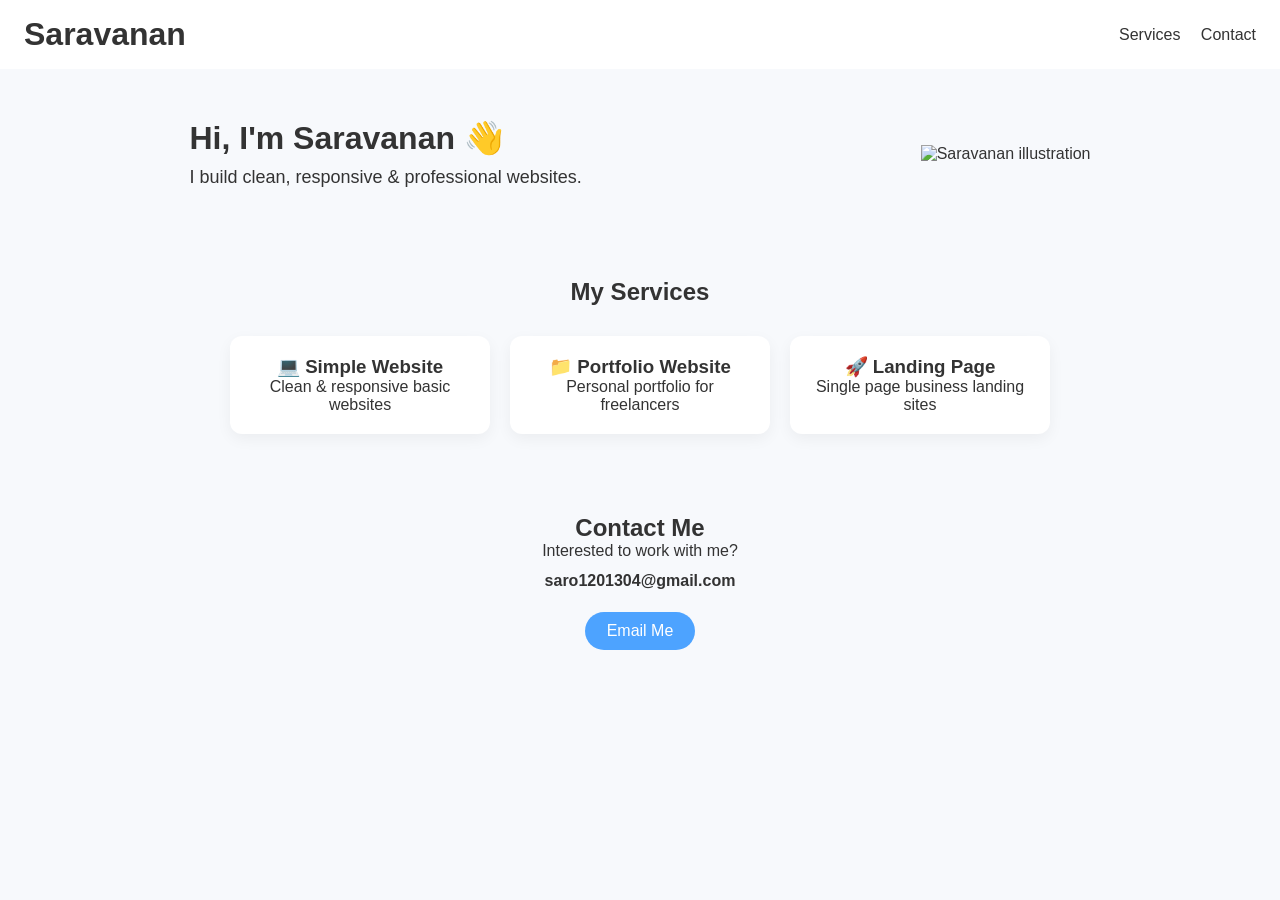
==== index.html @ 0b56bbda "update" ====
<!DOCTYPE html>
<html lang="en">
<head>
  <meta charset="UTF-8" />
  <meta name="viewport" content="width=device-width, initial-scale=1.0"/>
  <title>Saravanan | Portfolio</title>
  <link rel="stylesheet" href="style.css" />
</head>
<body>

  <!-- Navbar -->
  <header class="navbar">
    <h1>Saravanan</h1>
    <nav>
      <a href="#services">Services</a>
      <a href="#contact">Contact</a>
    </nav>
  </header>

  <!-- Hero -->
  <section class="hero">
    <div class="hero-text">
      <h2>Hi, I'm Saravanan 👋</h2>
      <p>I build clean, responsive & professional websites.</p>
    </div>

    <div class="hero-img">
      <img src="hero.png" alt="Saravanan illustration">
    </div>
  </section>

  <!-- Services -->
  <section id="services" class="services">
    <h2>My Services</h2>

    <div class="service-cards">
      <div class="card">
        <h3>💻 Simple Website</h3>
        <p>Clean & responsive basic websites</p>
      </div>

      <div class="card">
        <h3>📁 Portfolio Website</h3>
        <p>Personal portfolio for freelancers</p>
      </div>

      <div class="card">
        <h3>🚀 Landing Page</h3>
        <p>Single page business landing sites</p>
      </div>
    </div>
  </section>

  <!-- Contact -->
  <section id="contact" class="contact">
    <h2>Contact Me</h2>
    <p>Interested to work with me?</p>
    <p class="email">saro1201304@gmail.com</p>

    <a class="btn" href="mailto:saro1201304@gmail.com">
      Email Me
    </a>
  </section>

</body>
</html>
---- style.css ----
* {
  margin: 0;
  padding: 0;
  box-sizing: border-box;
  font-family: Arial, sans-serif;
}

body {
  background: #f7f9fc;
  color: #333;
}

/* Navbar */
.navbar {
  display: flex;
  justify-content: space-between;
  align-items: center;
  padding: 16px 24px;
  background: #fff;
}

.navbar nav a {
  margin-left: 16px;
  text-decoration: none;
  color: #333;
  font-weight: 500;
}

/* Hero */
.hero {
  display: flex;
  align-items: center;
  justify-content: space-around;
  padding: 50px 20px;
}

.hero-text h2 {
  font-size: 32px;
  margin-bottom: 10px;
}

.hero-text p {
  font-size: 18px;
}

.hero-img img {
  width: 320px;
}

/* Services */
.services {
  text-align: center;
  padding: 40px 20px;
}

.service-cards {
  display: flex;
  justify-content: center;
  gap: 20px;
  margin-top: 30px;
}

.card {
  background: #fff;
  padding: 20px;
  width: 260px;
  border-radius: 12px;
  box-shadow: 0 5px 15px rgba(0,0,0,0.05);
}

/* Contact */
.contact {
  text-align: center;
  padding: 40px 20px;
}

.contact .email {
  margin: 12px 0;
  font-weight: bold;
}

.btn {
  background: #4da3ff;
  color: #fff;
  padding: 10px 22px;
  border-radius: 20px;
  text-decoration: none;
  display: inline-block;
  margin-top: 10px;
}

/* 🔥 Mobile Responsive */
@media (max-width: 768px) {

  .hero {
    flex-direction: column;
    text-align: center;
  }

  .hero-img img {
    width: 90%;
    max-width: 320px;
    margin-top: 20px;
  }

  .service-cards {
    flex-direction: column;
    align-items: center;
  }

  .card {
    width: 90%;
  }
}
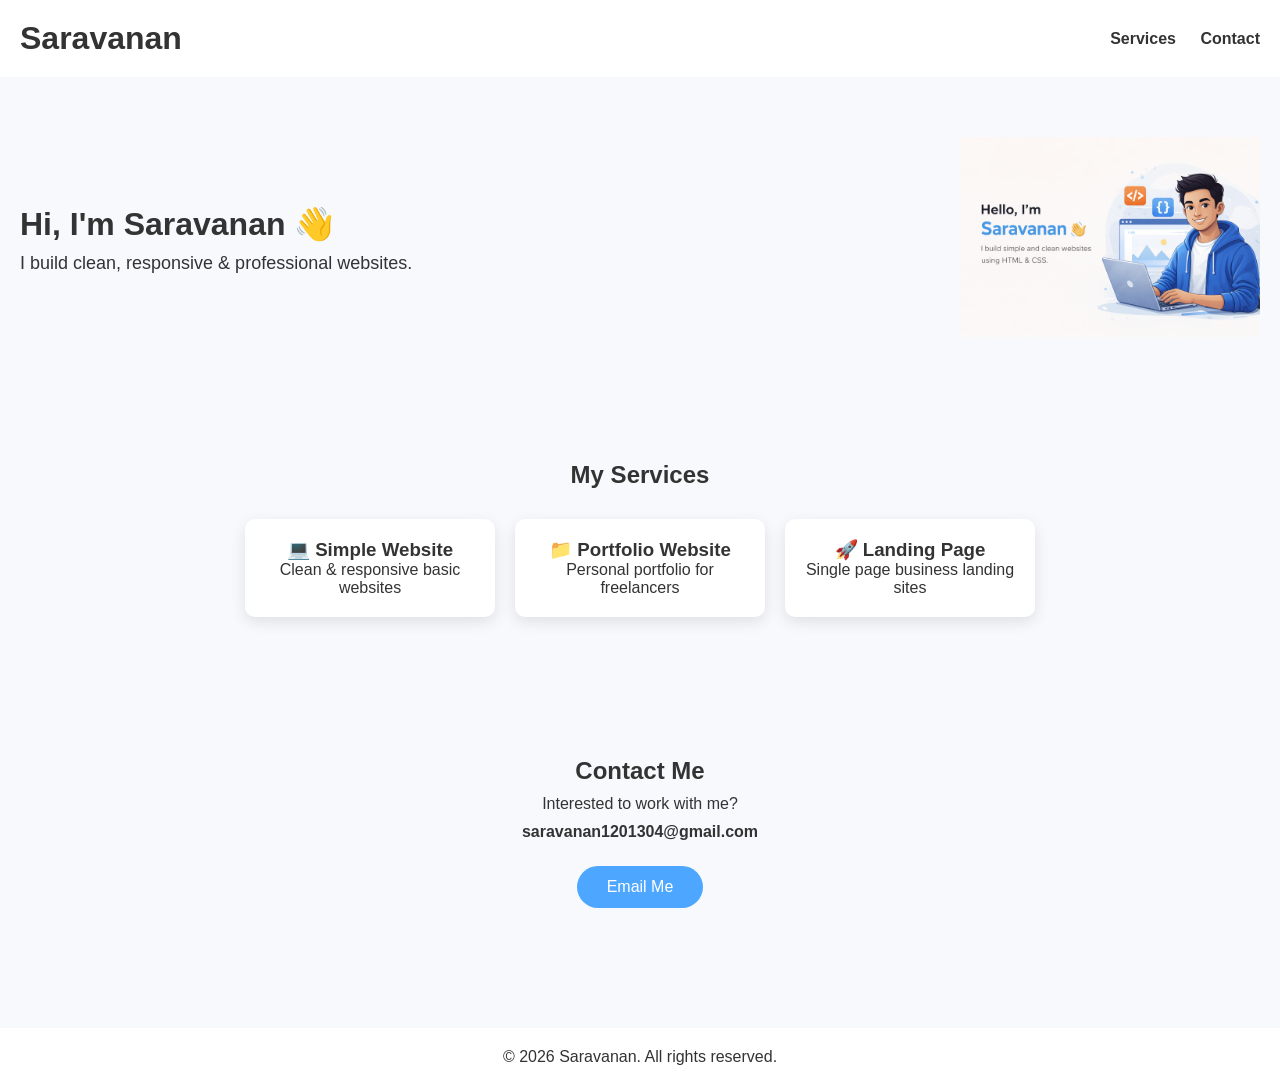
==== commit 20ab93d6: "update" ====
--- a/index.html
+++ b/index.html
@@ -3,33 +3,32 @@
 <head>
   <meta charset="UTF-8" />
   <meta name="viewport" content="width=device-width, initial-scale=1.0"/>
-  <title>Saravanan | Portfolio</title>
-  <link rel="stylesheet" href="style.css" />
+  <title>Saravanan | Web Developer</title>
+  <link rel="stylesheet" href="style.css">
 </head>
 <body>
 
-  <!-- Navbar -->
+  <!-- NAVBAR -->
   <header class="navbar">
-    <h1>Saravanan</h1>
+    <h1 class="logo">Saravanan</h1>
     <nav>
       <a href="#services">Services</a>
       <a href="#contact">Contact</a>
     </nav>
   </header>
 
-  <!-- Hero -->
+  <!-- HERO SECTION -->
   <section class="hero">
     <div class="hero-text">
       <h2>Hi, I'm Saravanan 👋</h2>
       <p>I build clean, responsive & professional websites.</p>
     </div>
-
     <div class="hero-img">
-      <img src="hero.png" alt="Saravanan illustration">
+      <img src="images/hero.png" alt="Website illustration">
     </div>
   </section>
 
-  <!-- Services -->
+  <!-- SERVICES -->
   <section id="services" class="services">
     <h2>My Services</h2>
 
@@ -51,16 +50,20 @@
     </div>
   </section>
 
-  <!-- Contact -->
+  <!-- CONTACT -->
   <section id="contact" class="contact">
     <h2>Contact Me</h2>
     <p>Interested to work with me?</p>
-    <p class="email">saro1201304@gmail.com</p>
+    <p class="email">saravanan1201304@gmail.com</p>
 
-    <a class="btn" href="mailto:saro1201304@gmail.com">
+    <a class="email-btn" href="mailto:saravanan1201304@gmail.com">
       Email Me
     </a>
   </section>
 
+  <footer>
+    <p>© 2026 Saravanan. All rights reserved.</p>
+  </footer>
+
 </body>
 </html>
--- a/style.css
+++ b/style.css
@@ -10,87 +10,103 @@
   color: #333;
 }
 
-/* Navbar */
+/* NAVBAR */
 .navbar {
   display: flex;
   justify-content: space-between;
   align-items: center;
-  padding: 16px 24px;
-  background: #fff;
+  padding: 20px;
+  background: white;
 }
 
-.navbar nav a {
-  margin-left: 16px;
+.navbar a {
+  margin-left: 20px;
   text-decoration: none;
   color: #333;
-  font-weight: 500;
+  font-weight: bold;
 }
 
-/* Hero */
+/* HERO */
 .hero {
   display: flex;
   align-items: center;
-  justify-content: space-around;
-  padding: 50px 20px;
+  justify-content: space-between;
+  padding: 60px 20px;
 }
 
 .hero-text h2 {
   font-size: 32px;
-  margin-bottom: 10px;
 }
 
 .hero-text p {
+  margin-top: 10px;
   font-size: 18px;
 }
 
 .hero-img img {
-  width: 320px;
+  max-width: 300px;
 }
 
-/* Services */
+/* SERVICES */
 .services {
+  padding: 60px 20px;
   text-align: center;
-  padding: 40px 20px;
 }
 
 .service-cards {
   display: flex;
-  justify-content: center;
   gap: 20px;
   margin-top: 30px;
+  justify-content: center;
 }
 
 .card {
-  background: #fff;
+  background: white;
   padding: 20px;
-  width: 260px;
-  border-radius: 12px;
-  box-shadow: 0 5px 15px rgba(0,0,0,0.05);
+  border-radius: 10px;
+  width: 250px;
+  box-shadow: 0 5px 15px rgba(0,0,0,0.1);
 }
 
-/* Contact */
+/* CONTACT */
 .contact {
+  padding: 80px 20px;
   text-align: center;
-  padding: 40px 20px;
 }
 
-.contact .email {
-  margin: 12px 0;
+.contact p {
+  margin-top: 10px;
+}
+
+.email {
+  margin-top: 15px;
   font-weight: bold;
 }
 
-.btn {
-  background: #4da3ff;
-  color: #fff;
-  padding: 10px 22px;
-  border-radius: 20px;
+.email-btn {
+  display: inline-block;
+  margin-top: 25px;   /* 👉 spacing fix */
+  padding: 12px 30px;
+  background: #4da6ff;
+  color: white;
   text-decoration: none;
-  display: inline-block;
-  margin-top: 10px;
+  border-radius: 25px;
 }
 
-/* 🔥 Mobile Responsive */
+/* FOOTER */
+footer {
+  text-align: center;
+  padding: 20px;
+  background: white;
+  margin-top: 40px;
+}
+
+/* 📱 MOBILE RESPONSIVE */
 @media (max-width: 768px) {
+
+  .navbar {
+    flex-direction: column;
+  }
 
   .hero {
     flex-direction: column;
@@ -98,9 +114,8 @@
   }
 
   .hero-img img {
-    width: 90%;
-    max-width: 320px;
-    margin-top: 20px;
+    margin-top: 30px;
+    width: 80%;
   }
 
   .service-cards {
@@ -111,4 +126,8 @@
   .card {
     width: 90%;
   }
+
+  .hero-text h2 {
+    font-size: 26px;
+  }
 }
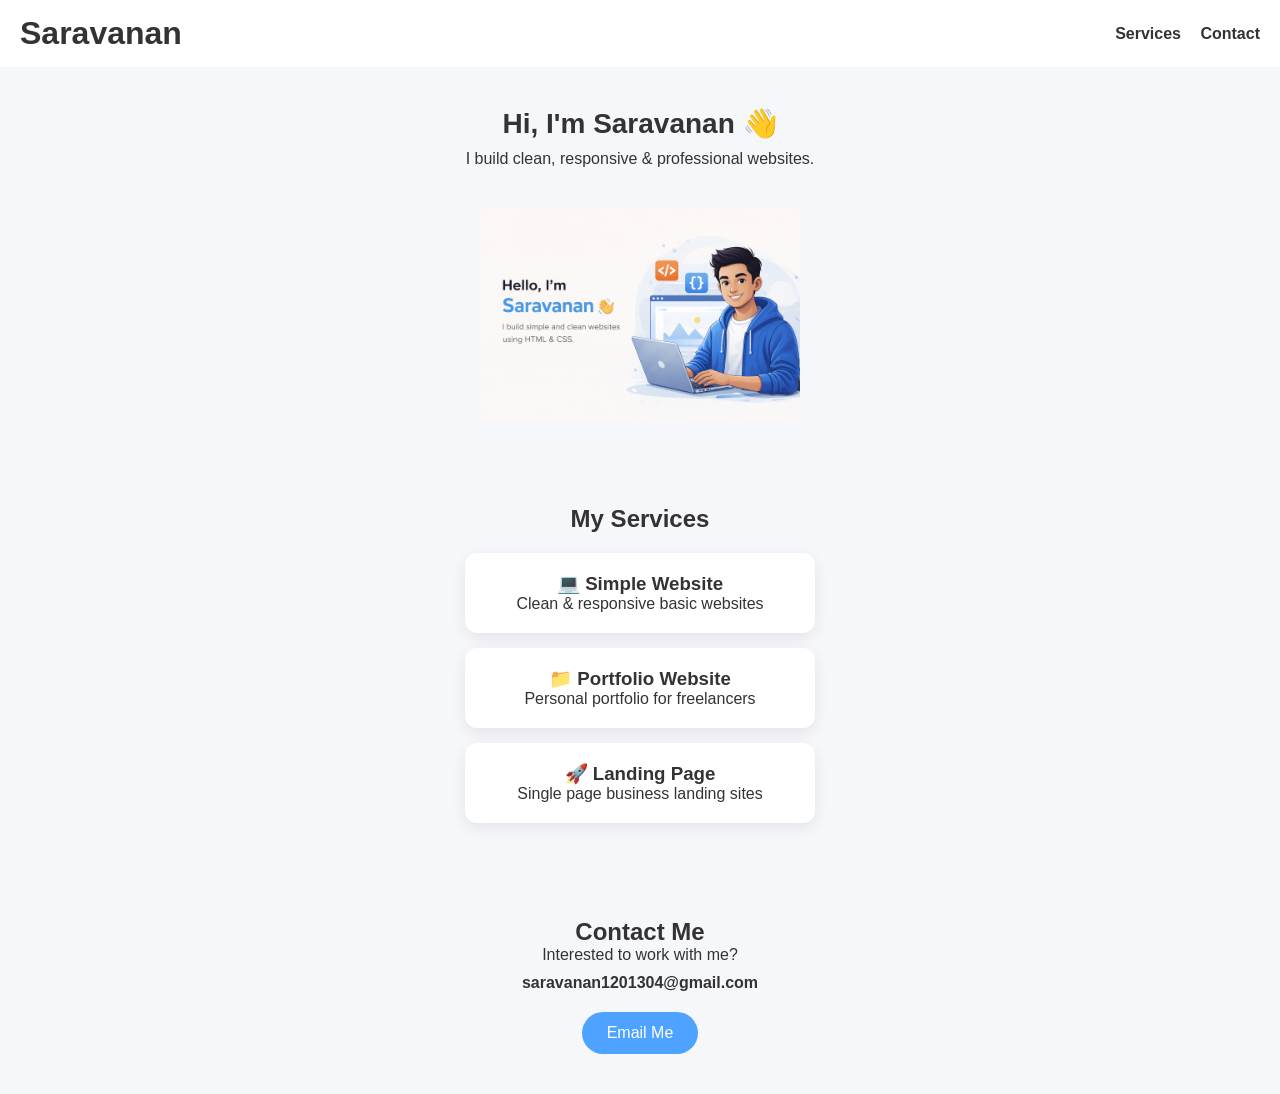
==== commit 13f792f0: "change" ====
--- a/index.html
+++ b/index.html
@@ -8,62 +8,54 @@
 </head>
 <body>
 
-  <!-- NAVBAR -->
+  <!-- Navbar -->
   <header class="navbar">
-    <h1 class="logo">Saravanan</h1>
+    <h1>Saravanan</h1>
     <nav>
       <a href="#services">Services</a>
       <a href="#contact">Contact</a>
     </nav>
   </header>
 
-  <!-- HERO SECTION -->
+  <!-- Hero Section -->
   <section class="hero">
-    <div class="hero-text">
-      <h2>Hi, I'm Saravanan 👋</h2>
-      <p>I build clean, responsive & professional websites.</p>
+    <h2>Hi, I'm Saravanan 👋</h2>
+    <p>I build clean, responsive & professional websites.</p>
+
+    <!-- IMAGE -->
+    <img src="images/hero.png" alt="Web Developer Illustration" class="hero-img">
+  </section>
+
+  <!-- Services -->
+  <section id="services" class="services">
+    <h2>My Services</h2>
+
+    <div class="card">
+      <h3>💻 Simple Website</h3>
+      <p>Clean & responsive basic websites</p>
     </div>
-    <div class="hero-img">
-      <img src="images/hero.png" alt="Website illustration">
+
+    <div class="card">
+      <h3>📁 Portfolio Website</h3>
+      <p>Personal portfolio for freelancers</p>
+    </div>
+
+    <div class="card">
+      <h3>🚀 Landing Page</h3>
+      <p>Single page business landing sites</p>
     </div>
   </section>
 
-  <!-- SERVICES -->
-  <section id="services" class="services">
-    <h2>My Services</h2>
-
-    <div class="service-cards">
-      <div class="card">
-        <h3>💻 Simple Website</h3>
-        <p>Clean & responsive basic websites</p>
-      </div>
-
-      <div class="card">
-        <h3>📁 Portfolio Website</h3>
-        <p>Personal portfolio for freelancers</p>
-      </div>
-
-      <div class="card">
-        <h3>🚀 Landing Page</h3>
-        <p>Single page business landing sites</p>
-      </div>
-    </div>
-  </section>
-
-  <!-- CONTACT -->
+  <!-- Contact -->
   <section id="contact" class="contact">
     <h2>Contact Me</h2>
     <p>Interested to work with me?</p>
     <p class="email">saravanan1201304@gmail.com</p>
 
-    <a class="email-btn" href="mailto:saravanan1201304@gmail.com">
+    <a href="mailto:saravanan1201304@gmail.com" class="btn">
       Email Me
     </a>
   </section>
 
-  <footer>
-    <p>© 2026 Saravanan. All rights reserved.</p>
-  </footer>
-
 </body>
 </html>
--- a/style.css
+++ b/style.css
@@ -6,128 +6,91 @@
 }
 
 body {
-  background: #f7f9fc;
+  background: #f5f7fb;
   color: #333;
+  text-align: center;
 }
 
-/* NAVBAR */
+/* Navbar */
 .navbar {
+  background: #fff;
+  padding: 15px 20px;
   display: flex;
   justify-content: space-between;
   align-items: center;
-  padding: 20px;
-  background: white;
 }
 
 .navbar a {
-  margin-left: 20px;
+  margin-left: 15px;
   text-decoration: none;
   color: #333;
   font-weight: bold;
 }
 
-/* HERO */
+/* Hero */
 .hero {
-  display: flex;
-  align-items: center;
-  justify-content: space-between;
-  padding: 60px 20px;
+  padding: 40px 20px;
 }
 
-.hero-text h2 {
-  font-size: 32px;
+.hero h2 {
+  font-size: 28px;
+  margin-bottom: 10px;
 }
 
-.hero-text p {
-  margin-top: 10px;
-  font-size: 18px;
+.hero p {
+  font-size: 16px;
+  margin-bottom: 20px;
 }
 
-.hero-img img {
-  max-width: 300px;
+/* IMAGE STYLE */
+.hero-img {
+  max-width: 100%;
+  width: 320px;
+  margin-top: 20px;
 }
 
-/* SERVICES */
+/* Services */
 .services {
-  padding: 60px 20px;
-  text-align: center;
+  padding: 40px 20px;
 }
 
-.service-cards {
-  display: flex;
-  gap: 20px;
-  margin-top: 30px;
-  justify-content: center;
+.services h2 {
+  margin-bottom: 20px;
 }
 
 .card {
-  background: white;
+  background: #fff;
   padding: 20px;
-  border-radius: 10px;
-  width: 250px;
-  box-shadow: 0 5px 15px rgba(0,0,0,0.1);
+  margin: 15px auto;
+  max-width: 350px;
+  border-radius: 12px;
+  box-shadow: 0 5px 15px rgba(0,0,0,0.08);
 }
 
-/* CONTACT */
+/* Contact */
 .contact {
-  padding: 80px 20px;
-  text-align: center;
+  padding: 40px 20px;
 }
 
-.contact p {
+.email {
+  font-weight: bold;
+  margin: 10px 0;
+}
+
+.btn {
+  display: inline-block;
+  background: #4da3ff;
+  color: #fff;
+  padding: 12px 25px;
+  border-radius: 25px;
+  text-decoration: none;
   margin-top: 10px;
 }
 
-.email {
-  margin-top: 15px;
-  font-weight: bold;
-}
-
-.email-btn {
-  display: inline-block;
-  margin-top: 25px;   /* 👉 spacing fix */
-  padding: 12px 30px;
-  background: #4da6ff;
-  color: white;
-  text-decoration: none;
-  border-radius: 25px;
-}
-
-/* FOOTER */
-footer {
-  text-align: center;
-  padding: 20px;
-  background: white;
-  margin-top: 40px;
-}
-
-/* 📱 MOBILE RESPONSIVE */
-@media (max-width: 768px) {
-
+/* Mobile Responsive */
+@media (max-width: 600px) {
   .navbar {
     flex-direction: column;
-  }
-
-  .hero {
-    flex-direction: column;
-    text-align: center;
-  }
-
-  .hero-img img {
-    margin-top: 30px;
-    width: 80%;
-  }
-
-  .service-cards {
-    flex-direction: column;
-    align-items: center;
-  }
-
-  .card {
-    width: 90%;
-  }
-
-  .hero-text h2 {
-    font-size: 26px;
+    gap: 10px;
   }
 }
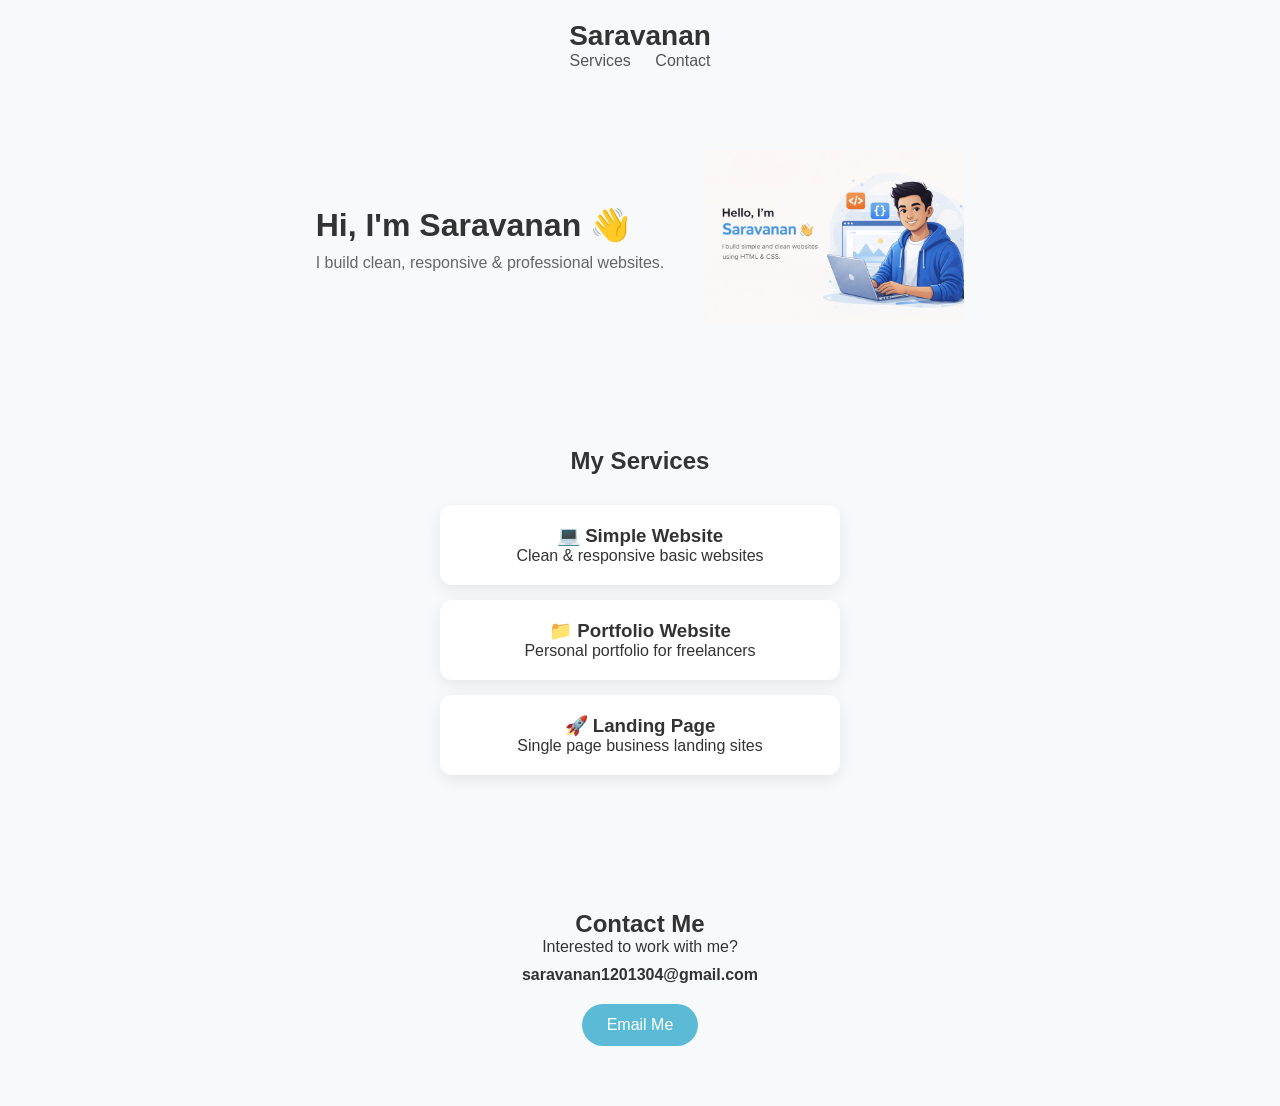
==== commit 13646456: "no" ====
--- a/index.html
+++ b/index.html
@@ -1,15 +1,15 @@
 <!DOCTYPE html>
 <html lang="en">
 <head>
-  <meta charset="UTF-8" />
-  <meta name="viewport" content="width=device-width, initial-scale=1.0"/>
+  <meta charset="UTF-8">
+  <meta name="viewport" content="width=device-width, initial-scale=1.0">
   <title>Saravanan | Web Developer</title>
   <link rel="stylesheet" href="style.css">
 </head>
 <body>
 
-  <!-- Navbar -->
-  <header class="navbar">
+  <!-- Header -->
+  <header class="header">
     <h1>Saravanan</h1>
     <nav>
       <a href="#services">Services</a>
@@ -17,30 +17,34 @@
     </nav>
   </header>
 
-  <!-- Hero Section -->
+  <!-- Hero -->
   <section class="hero">
-    <h2>Hi, I'm Saravanan 👋</h2>
-    <p>I build clean, responsive & professional websites.</p>
+    <div class="hero-text">
+      <h2>Hi, I'm Saravanan 👋</h2>
+      <p>I build clean, responsive & professional websites.</p>
+    </div>
 
-    <!-- IMAGE -->
-    <img src="images/hero.png" alt="Web Developer Illustration" class="hero-img">
+    <div class="hero-img">
+      <!-- IMPORTANT FIX -->
+      <img src="images/hero.png" alt="Web Developer">
+    </div>
   </section>
 
   <!-- Services -->
   <section id="services" class="services">
     <h2>My Services</h2>
 
-    <div class="card">
+    <div class="service-box">
       <h3>💻 Simple Website</h3>
       <p>Clean & responsive basic websites</p>
     </div>
 
-    <div class="card">
+    <div class="service-box">
       <h3>📁 Portfolio Website</h3>
       <p>Personal portfolio for freelancers</p>
     </div>
 
-    <div class="card">
+    <div class="service-box">
       <h3>🚀 Landing Page</h3>
       <p>Single page business landing sites</p>
     </div>
@@ -52,7 +56,7 @@
     <p>Interested to work with me?</p>
     <p class="email">saravanan1201304@gmail.com</p>
 
-    <a href="mailto:saravanan1201304@gmail.com" class="btn">
+    <a class="btn" href="mailto:saravanan1201304@gmail.com">
       Email Me
     </a>
   </section>
--- a/style.css
+++ b/style.css
@@ -6,91 +6,99 @@
 }
 
 body {
-  background: #f5f7fb;
+  background: #f8f9fb;
   color: #333;
-  text-align: center;
 }
 
-/* Navbar */
-.navbar {
-  background: #fff;
-  padding: 15px 20px;
-  display: flex;
-  justify-content: space-between;
-  align-items: center;
+/* Header */
+.header {
+  text-align: center;
+  padding: 20px;
 }
 
-.navbar a {
-  margin-left: 15px;
+.header h1 {
+  font-size: 28px;
+}
+
+.header nav a {
+  margin: 0 10px;
   text-decoration: none;
-  color: #333;
-  font-weight: bold;
+  color: #555;
+  font-weight: 500;
 }
 
 /* Hero */
 .hero {
-  padding: 40px 20px;
+  display: flex;
+  align-items: center;
+  justify-content: center;
+  gap: 40px;
+  padding: 60px 20px;
+  flex-wrap: wrap;
 }
 
-.hero h2 {
-  font-size: 28px;
+.hero-text h2 {
+  font-size: 32px;
   margin-bottom: 10px;
 }
 
-.hero p {
+.hero-text p {
   font-size: 16px;
-  margin-bottom: 20px;
+  color: #666;
 }
 
-/* IMAGE STYLE */
-.hero-img {
-  max-width: 100%;
-  width: 320px;
-  margin-top: 20px;
+.hero-img img {
+  width: 260px;
 }
 
 /* Services */
 .services {
-  padding: 40px 20px;
+  text-align: center;
+  padding: 60px 20px;
 }
 
 .services h2 {
-  margin-bottom: 20px;
+  margin-bottom: 30px;
 }
 
-.card {
+.service-box {
   background: #fff;
+  max-width: 400px;
+  margin: 15px auto;
   padding: 20px;
-  margin: 15px auto;
-  max-width: 350px;
   border-radius: 12px;
   box-shadow: 0 5px 15px rgba(0,0,0,0.08);
 }
 
 /* Contact */
 .contact {
-  padding: 40px 20px;
+  text-align: center;
+  padding: 60px 20px;
 }
 
-.email {
+.contact .email {
+  margin: 10px 0;
   font-weight: bold;
-  margin: 10px 0;
 }
 
 .btn {
   display: inline-block;
-  background: #4da3ff;
+  margin-top: 10px;
+  padding: 12px 25px;
+  background: #5bbad5;
   color: #fff;
-  padding: 12px 25px;
+  text-decoration: none;
   border-radius: 25px;
-  text-decoration: none;
-  margin-top: 10px;
 }
 
-/* Mobile Responsive */
-@media (max-width: 600px) {
-  .navbar {
+/* 📱 Mobile Responsive */
+@media (max-width: 768px) {
+  .hero {
     flex-direction: column;
-    gap: 10px;
+    text-align: center;
+  }
+
+  .hero-img img {
+    width: 200px;
   }
 }
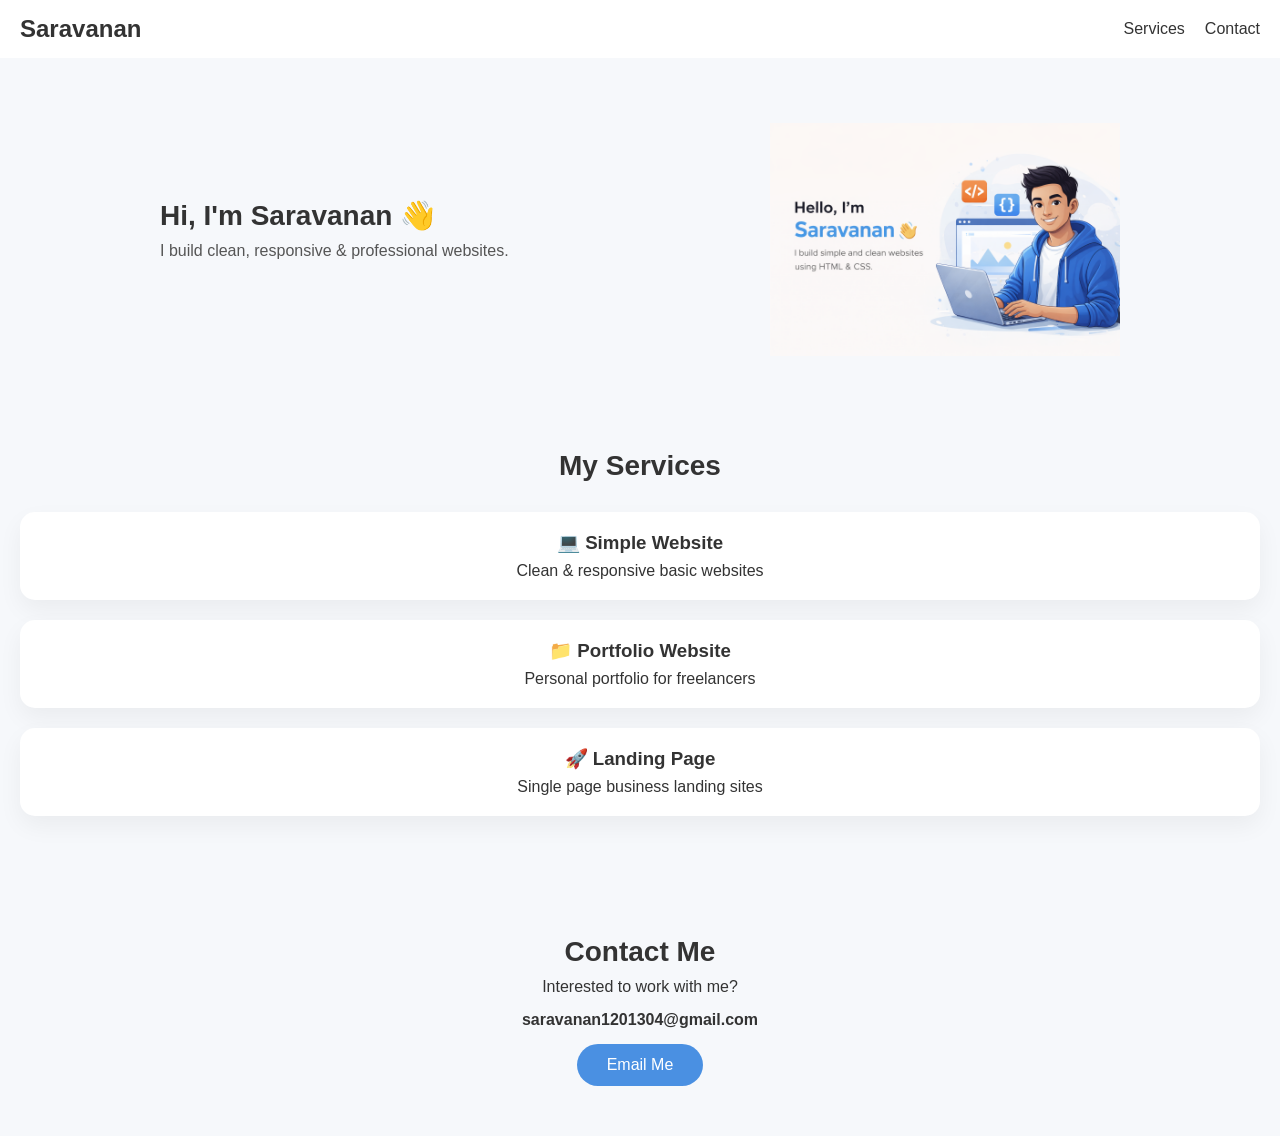
==== commit 9876a98b: "final" ====
--- a/index.html
+++ b/index.html
@@ -3,21 +3,21 @@
 <head>
   <meta charset="UTF-8">
   <meta name="viewport" content="width=device-width, initial-scale=1.0">
-  <title>Saravanan | Web Developer</title>
+  <title>Saravanan | Portfolio</title>
   <link rel="stylesheet" href="style.css">
 </head>
 <body>
 
-  <!-- Header -->
-  <header class="header">
-    <h1>Saravanan</h1>
+  <!-- NAVBAR -->
+  <header class="navbar">
+    <h1 class="logo">Saravanan</h1>
     <nav>
       <a href="#services">Services</a>
       <a href="#contact">Contact</a>
     </nav>
   </header>
 
-  <!-- Hero -->
+  <!-- HERO SECTION -->
   <section class="hero">
     <div class="hero-text">
       <h2>Hi, I'm Saravanan 👋</h2>
@@ -25,32 +25,31 @@
     </div>
 
     <div class="hero-img">
-      <!-- IMPORTANT FIX -->
-      <img src="images/hero.png" alt="Web Developer">
+      <img src="images/hero.png" alt="Saravanan illustration">
     </div>
   </section>
 
-  <!-- Services -->
+  <!-- SERVICES -->
   <section id="services" class="services">
     <h2>My Services</h2>
 
-    <div class="service-box">
+    <div class="service-card">
       <h3>💻 Simple Website</h3>
       <p>Clean & responsive basic websites</p>
     </div>
 
-    <div class="service-box">
+    <div class="service-card">
       <h3>📁 Portfolio Website</h3>
       <p>Personal portfolio for freelancers</p>
     </div>
 
-    <div class="service-box">
+    <div class="service-card">
       <h3>🚀 Landing Page</h3>
       <p>Single page business landing sites</p>
     </div>
   </section>
 
-  <!-- Contact -->
+  <!-- CONTACT -->
   <section id="contact" class="contact">
     <h2>Contact Me</h2>
     <p>Interested to work with me?</p>
--- a/style.css
+++ b/style.css
@@ -6,99 +6,119 @@
 }
 
 body {
-  background: #f8f9fb;
+  background: #f6f8fb;
   color: #333;
 }
 
-/* Header */
-.header {
-  text-align: center;
-  padding: 20px;
+/* NAVBAR */
+.navbar {
+  display: flex;
+  justify-content: space-between;
+  align-items: center;
+  padding: 15px 20px;
+  background: #fff;
+  position: sticky;
+  top: 0;
+  z-index: 100;
 }
 
-.header h1 {
-  font-size: 28px;
+.logo {
+  font-size: 24px;
 }
 
-.header nav a {
-  margin: 0 10px;
+.navbar nav {
+  display: flex;
+  gap: 20px;
+}
+
+.navbar nav a {
   text-decoration: none;
-  color: #555;
+  color: #333;
   font-weight: 500;
 }
 
-/* Hero */
+/* HERO */
 .hero {
-  display: flex;
-  align-items: center;
-  justify-content: center;
-  gap: 40px;
-  padding: 60px 20px;
-  flex-wrap: wrap;
+  padding: 40px 20px;
+  text-align: center;
 }
 
 .hero-text h2 {
-  font-size: 32px;
+  font-size: 28px;
   margin-bottom: 10px;
 }
 
 .hero-text p {
   font-size: 16px;
-  color: #666;
+  color: #555;
 }
 
 .hero-img img {
-  width: 260px;
+  width: 100%;
+  max-width: 350px;
+  margin-top: 25px;
 }
 
-/* Services */
+/* SERVICES */
 .services {
+  padding: 50px 20px;
   text-align: center;
-  padding: 60px 20px;
 }
 
 .services h2 {
+  font-size: 28px;
   margin-bottom: 30px;
 }
 
-.service-box {
+.service-card {
   background: #fff;
-  max-width: 400px;
-  margin: 15px auto;
   padding: 20px;
-  border-radius: 12px;
-  box-shadow: 0 5px 15px rgba(0,0,0,0.08);
+  margin-bottom: 20px;
+  border-radius: 15px;
+  box-shadow: 0 10px 25px rgba(0,0,0,0.05);
 }
 
-/* Contact */
-.contact {
-  text-align: center;
-  padding: 60px 20px;
+.service-card h3 {
+  margin-bottom: 8px;
 }
 
-.contact .email {
-  margin: 10px 0;
+/* CONTACT */
+.contact {
+  padding: 50px 20px;
+  text-align: center;
+}
+
+.contact h2 {
+  font-size: 28px;
+  margin-bottom: 10px;
+}
+
+.email {
   font-weight: bold;
+  margin: 15px 0;
 }
 
 .btn {
   display: inline-block;
-  margin-top: 10px;
-  padding: 12px 25px;
-  background: #5bbad5;
+  padding: 12px 30px;
+  background: #4a90e2;
   color: #fff;
   text-decoration: none;
-  border-radius: 25px;
+  border-radius: 30px;
 }
 
-/* 📱 Mobile Responsive */
-@media (max-width: 768px) {
+/* DESKTOP VIEW */
+@media (min-width: 768px) {
   .hero {
-    flex-direction: column;
-    text-align: center;
+    display: flex;
+    align-items: center;
+    justify-content: space-between;
+    text-align: left;
+    max-width: 1000px;
+    margin: auto;
   }
 
-  .hero-img img {
-    width: 200px;
+  .hero-text {
+    max-width: 500px;
   }
 }
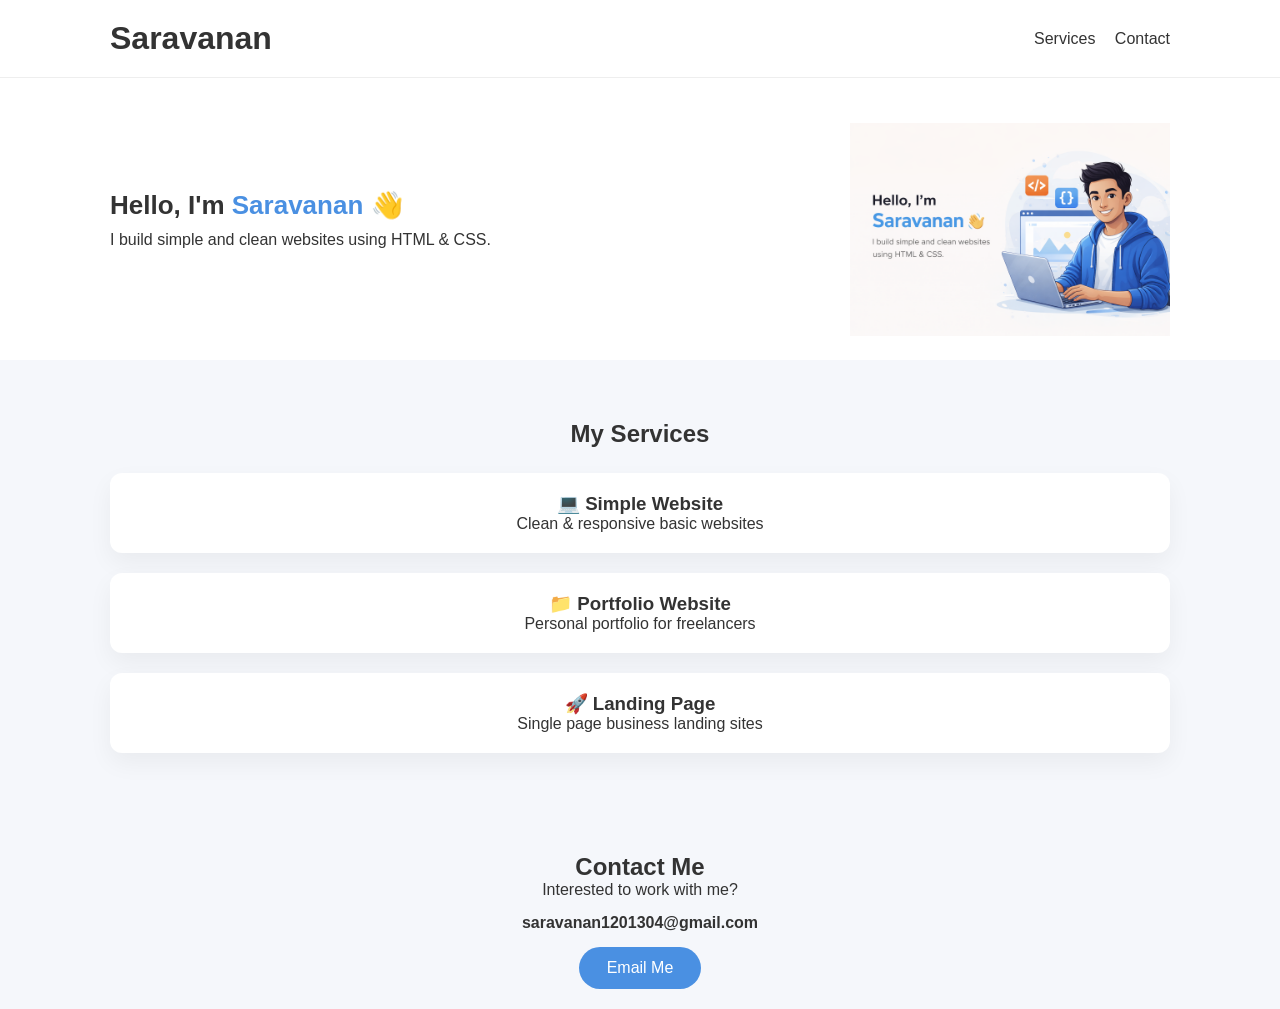
==== commit 42e8f759: "no" ====
--- a/index.html
+++ b/index.html
@@ -8,49 +8,54 @@
 </head>
 <body>
 
-  <!-- NAVBAR -->
-  <header class="navbar">
-    <h1 class="logo">Saravanan</h1>
+<header class="navbar">
+  <div class="container nav-flex">
+    <h1>Saravanan</h1>
     <nav>
       <a href="#services">Services</a>
       <a href="#contact">Contact</a>
     </nav>
-  </header>
+  </div>
+</header>
 
-  <!-- HERO SECTION -->
-  <section class="hero">
+<section class="hero">
+  <div class="container hero-flex">
+
     <div class="hero-text">
-      <h2>Hi, I'm Saravanan 👋</h2>
-      <p>I build clean, responsive & professional websites.</p>
+      <h2>Hello, I'm <span>Saravanan</span> 👋</h2>
+      <p>I build simple and clean websites using HTML & CSS.</p>
     </div>
 
     <div class="hero-img">
-      <img src="images/hero.png" alt="Saravanan illustration">
+      <img src="images/hero.png" alt="Developer illustration">
     </div>
-  </section>
 
-  <!-- SERVICES -->
-  <section id="services" class="services">
+  </div>
+</section>
+
+<section id="services" class="services">
+  <div class="container">
     <h2>My Services</h2>
 
-    <div class="service-card">
+    <div class="card">
       <h3>💻 Simple Website</h3>
       <p>Clean & responsive basic websites</p>
     </div>
 
-    <div class="service-card">
+    <div class="card">
       <h3>📁 Portfolio Website</h3>
       <p>Personal portfolio for freelancers</p>
     </div>
 
-    <div class="service-card">
+    <div class="card">
       <h3>🚀 Landing Page</h3>
       <p>Single page business landing sites</p>
     </div>
-  </section>
+  </div>
+</section>
 
-  <!-- CONTACT -->
-  <section id="contact" class="contact">
+<section id="contact" class="contact">
+  <div class="container">
     <h2>Contact Me</h2>
     <p>Interested to work with me?</p>
     <p class="email">saravanan1201304@gmail.com</p>
@@ -58,7 +63,8 @@
     <a class="btn" href="mailto:saravanan1201304@gmail.com">
       Email Me
     </a>
-  </section>
+  </div>
+</section>
 
 </body>
 </html>
--- a/style.css
+++ b/style.css
@@ -6,32 +6,31 @@
 }
 
 body {
-  background: #f6f8fb;
+  background: #f5f7fb;
   color: #333;
+}
+
+/* COMMON */
+.container {
+  max-width: 1100px;
+  margin: auto;
+  padding: 20px;
 }
 
 /* NAVBAR */
 .navbar {
+  background: #fff;
+  border-bottom: 1px solid #eee;
+}
+
+.nav-flex {
   display: flex;
   justify-content: space-between;
   align-items: center;
-  padding: 15px 20px;
-  background: #fff;
-  position: sticky;
-  top: 0;
-  z-index: 100;
-}
-
-.logo {
-  font-size: 24px;
-}
-
-.navbar nav {
-  display: flex;
-  gap: 20px;
 }
 
 .navbar nav a {
+  margin-left: 15px;
   text-decoration: none;
   color: #333;
   font-weight: 500;
@@ -39,58 +38,54 @@
 
 /* HERO */
 .hero {
-  padding: 40px 20px;
+  background: #fff;
+}
+
+.hero-flex {
+  display: flex;
+  flex-direction: column;
+  align-items: center;
   text-align: center;
 }
 
 .hero-text h2 {
-  font-size: 28px;
+  font-size: 26px;
   margin-bottom: 10px;
 }
 
-.hero-text p {
-  font-size: 16px;
-  color: #555;
+.hero-text span {
+  color: #4a90e2;
 }
 
 .hero-img img {
   width: 100%;
-  max-width: 350px;
+  max-width: 320px;
   margin-top: 25px;
 }
 
 /* SERVICES */
 .services {
-  padding: 50px 20px;
-  text-align: center;
+  margin-top: 40px;
 }
 
 .services h2 {
-  font-size: 28px;
-  margin-bottom: 30px;
+  text-align: center;
+  margin-bottom: 25px;
 }
 
-.service-card {
+.card {
   background: #fff;
   padding: 20px;
   margin-bottom: 20px;
-  border-radius: 15px;
+  border-radius: 12px;
   box-shadow: 0 10px 25px rgba(0,0,0,0.05);
-}
-
-.service-card h3 {
-  margin-bottom: 8px;
+  text-align: center;
 }
 
 /* CONTACT */
 .contact {
-  padding: 50px 20px;
+  margin-top: 40px;
   text-align: center;
-}
-
-.contact h2 {
-  font-size: 28px;
-  margin-bottom: 10px;
 }
 
 .email {
@@ -100,22 +95,19 @@
 
 .btn {
   display: inline-block;
-  padding: 12px 30px;
+  padding: 12px 28px;
   background: #4a90e2;
   color: #fff;
+  border-radius: 25px;
   text-decoration: none;
-  border-radius: 30px;
 }
 
-/* DESKTOP VIEW */
+/* DESKTOP FIX */
 @media (min-width: 768px) {
-  .hero {
-    display: flex;
-    align-items: center;
+  .hero-flex {
+    flex-direction: row;
     justify-content: space-between;
     text-align: left;
-    max-width: 1000px;
-    margin: auto;
   }
 
   .hero-text {
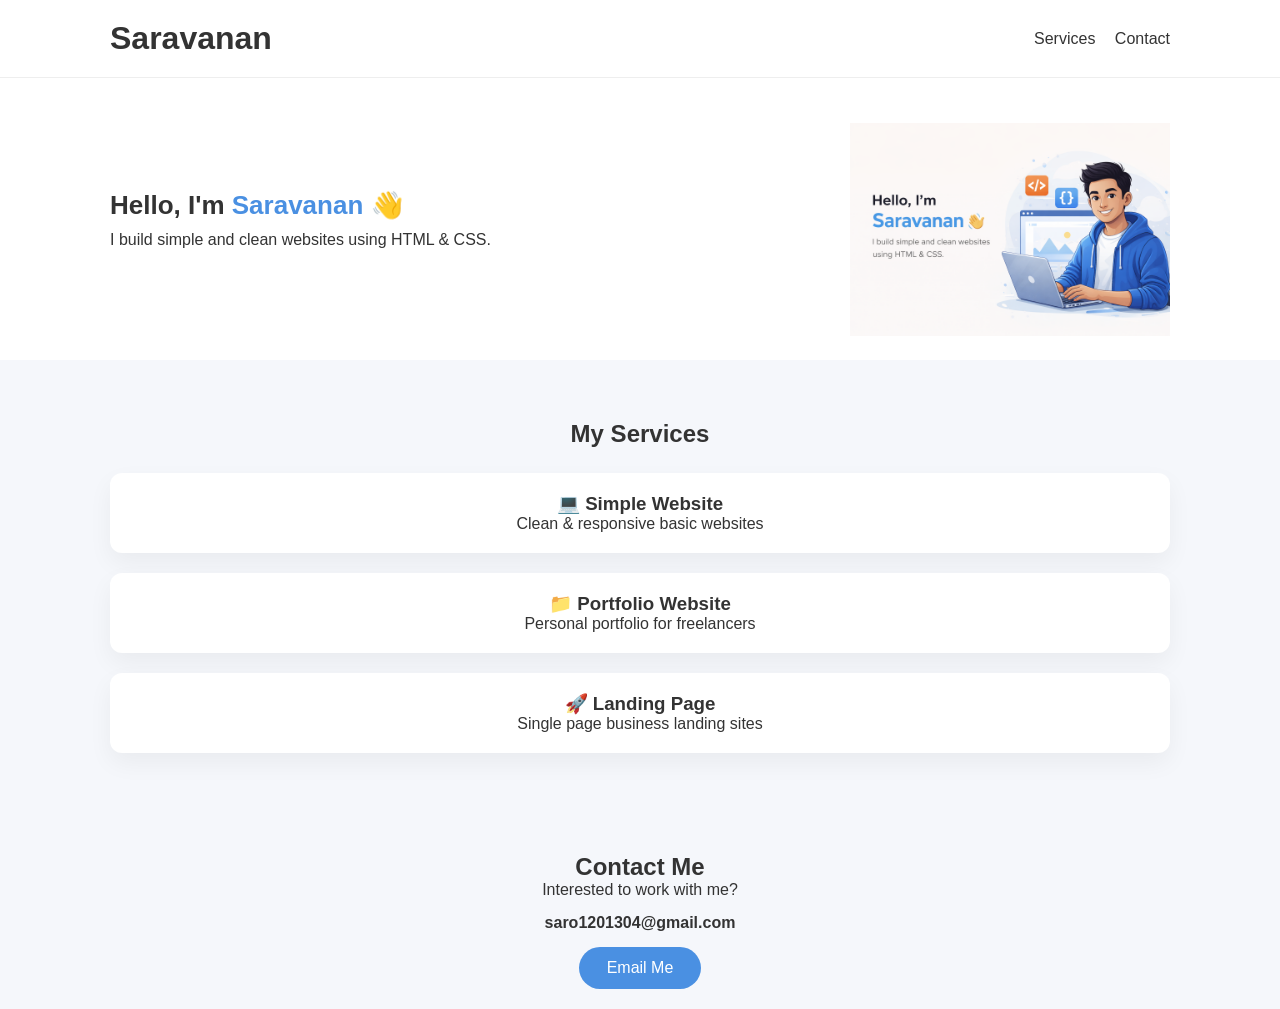
==== commit 368123f4: "final" ====
--- a/index.html
+++ b/index.html
@@ -58,9 +58,9 @@
   <div class="container">
     <h2>Contact Me</h2>
     <p>Interested to work with me?</p>
-    <p class="email">saravanan1201304@gmail.com</p>
+    <p class="email">saro1201304@gmail.com</p>
 
-    <a class="btn" href="mailto:saravanan1201304@gmail.com">
+    <a class="btn" href="mailto:saro1201304@gmail.com">
       Email Me
     </a>
   </div>
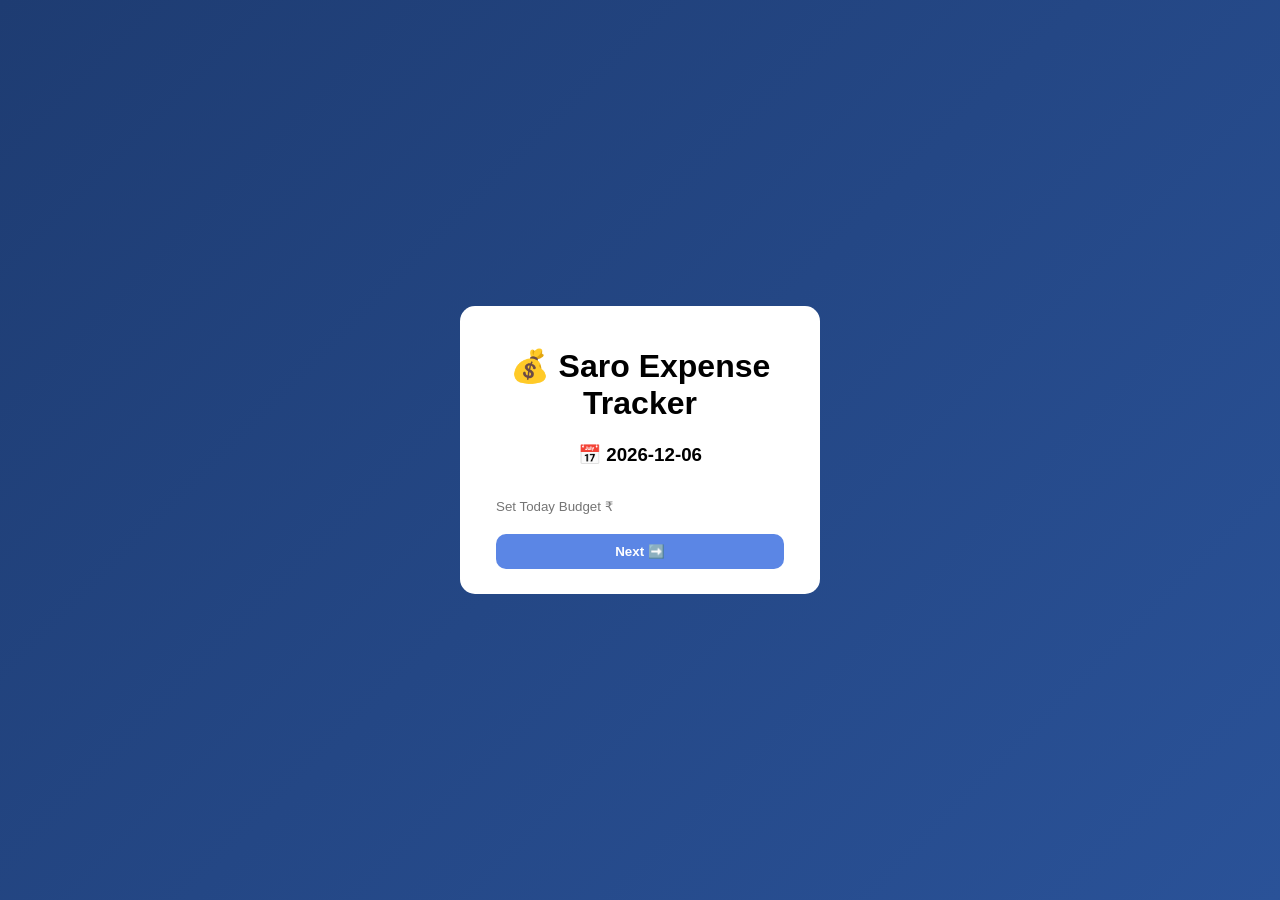
==== commit d51618c9: "Add files via upload" ====
--- a/index.html
+++ b/index.html
@@ -1,70 +1,48 @@
-<!DOCTYPE html>
-<html lang="en">
-<head>
-  <meta charset="UTF-8">
-  <meta name="viewport" content="width=device-width, initial-scale=1.0">
-  <title>Saravanan | Portfolio</title>
-  <link rel="stylesheet" href="style.css">
-</head>
-<body>
-
-<header class="navbar">
-  <div class="container nav-flex">
-    <h1>Saravanan</h1>
-    <nav>
-      <a href="#services">Services</a>
-      <a href="#contact">Contact</a>
-    </nav>
-  </div>
-</header>
-
-<section class="hero">
-  <div class="container hero-flex">
-
-    <div class="hero-text">
-      <h2>Hello, I'm <span>Saravanan</span> 👋</h2>
-      <p>I build simple and clean websites using HTML & CSS.</p>
-    </div>
-
-    <div class="hero-img">
-      <img src="images/hero.png" alt="Developer illustration">
-    </div>
-
-  </div>
-</section>
-
-<section id="services" class="services">
-  <div class="container">
-    <h2>My Services</h2>
-
-    <div class="card">
-      <h3>💻 Simple Website</h3>
-      <p>Clean & responsive basic websites</p>
-    </div>
-
-    <div class="card">
-      <h3>📁 Portfolio Website</h3>
-      <p>Personal portfolio for freelancers</p>
-    </div>
-
-    <div class="card">
-      <h3>🚀 Landing Page</h3>
-      <p>Single page business landing sites</p>
-    </div>
-  </div>
-</section>
-
-<section id="contact" class="contact">
-  <div class="container">
-    <h2>Contact Me</h2>
-    <p>Interested to work with me?</p>
-    <p class="email">saro1201304@gmail.com</p>
-
-    <a class="btn" href="mailto:saro1201304@gmail.com">
-      Email Me
-    </a>
-  </div>
-</section>
-
-</body>
+<!DOCTYPE html>
+<html>
+<head>
+  <title>Saro Expense - Budget</title>
+  <meta name="viewport" content="width=device-width, initial-scale=1.0">
+  <link rel="stylesheet" href="style.css">
+</head>
+<body>
+
+<div class="container">
+  <h1>💰 Saro Expense Tracker</h1>
+  <h3 id="date"></h3>
+
+  <input type="number" id="budget" placeholder="Set Today Budget ₹">
+  <button onclick="setBudget()">Next ➡️</button>
+</div>
+
+<script>
+function getToday() {
+  let d = new Date();
+  return d.getFullYear() + "-" +
+    String(d.getMonth()+1).padStart(2,'0') + "-" +
+    String(d.getDate()).padStart(2,'0');
+}
+
+let today = getToday();
+document.getElementById("date").innerText = "📅 " + today;
+
+let data = JSON.parse(localStorage.getItem("expenses")) || {};
+
+// if already exists → go directly
+if (data[today]) {
+  window.location.href = "expense.html";
+}
+
+function setBudget() {
+  let b = Number(document.getElementById("budget").value);
+  if (b <= 0) return alert("Enter valid budget");
+
+  data[today] = { budget: b, total: 0, list: [] };
+  localStorage.setItem("expenses", JSON.stringify(data));
+
+  window.location.href = "expense.html";
+}
+</script>
+
+</body>
 </html>
--- a/style.css
+++ b/style.css
@@ -1,116 +1,50 @@
-* {
-  margin: 0;
-  padding: 0;
-  box-sizing: border-box;
-  font-family: Arial, sans-serif;
-}
-
-body {
-  background: #f5f7fb;
-  color: #333;
-}
-
-/* COMMON */
-.container {
-  max-width: 1100px;
-  margin: auto;
-  padding: 20px;
-}
-
-/* NAVBAR */
-.navbar {
-  background: #fff;
-  border-bottom: 1px solid #eee;
-}
-
-.nav-flex {
-  display: flex;
-  justify-content: space-between;
-  align-items: center;
-}
-
-.navbar nav a {
-  margin-left: 15px;
-  text-decoration: none;
-  color: #333;
-  font-weight: 500;
-}
-
-/* HERO */
-.hero {
-  background: #fff;
-}
-
-.hero-flex {
-  display: flex;
-  flex-direction: column;
-  align-items: center;
-  text-align: center;
-}
-
-.hero-text h2 {
-  font-size: 26px;
-  margin-bottom: 10px;
-}
-
-.hero-text span {
-  color: #4a90e2;
-}
-
-.hero-img img {
-  width: 100%;
-  max-width: 320px;
-  margin-top: 25px;
-}
-
-/* SERVICES */
-.services {
-  margin-top: 40px;
-}
-
-.services h2 {
-  text-align: center;
-  margin-bottom: 25px;
-}
-
-.card {
-  background: #fff;
-  padding: 20px;
-  margin-bottom: 20px;
-  border-radius: 12px;
-  box-shadow: 0 10px 25px rgba(0,0,0,0.05);
-  text-align: center;
-}
-
-/* CONTACT */
-.contact {
-  margin-top: 40px;
-  text-align: center;
-}
-
-.email {
-  font-weight: bold;
-  margin: 15px 0;
-}
-
-.btn {
-  display: inline-block;
-  padding: 12px 28px;
-  background: #4a90e2;
-  color: #fff;
-  border-radius: 25px;
-  text-decoration: none;
-}
-
-/* DESKTOP FIX */
-@media (min-width: 768px) {
-  .hero-flex {
-    flex-direction: row;
-    justify-content: space-between;
-    text-align: left;
-  }
-
-  .hero-text {
-    max-width: 500px;
-  }
-}+body {
+  font-family: sans-serif;
+  background: linear-gradient(135deg,#1e3c72,#2a5298);
+  display:flex;
+  justify-content:center;
+  align-items:center;
+  height:100vh;
+  margin:0;
+}
+
+.container {
+  background:white;
+  padding:20px;
+  border-radius:15px;
+  width:320px;
+  text-align:center;
+}
+
+input,button {
+  width:90%;
+  padding:10px;
+  margin:5px;
+  border-radius:10px;
+  border:none;
+}
+
+button {
+  background:#5b86e5;
+  color:white;
+  font-weight:bold;
+}
+
+ul { list-style:none; padding:0; }
+
+li {
+  background:#eee;
+  margin:5px;
+  padding:8px;
+  display:flex;
+  justify-content:space-between;
+  align-items:center;
+}
+
+.small { font-size:12px; }
+
+.delete { background:red; color:white; border:none; }
+.edit { background:orange; color:white; border:none; margin-right:5px; }
+
+.red { color:red; }
+.green { color:green; }
